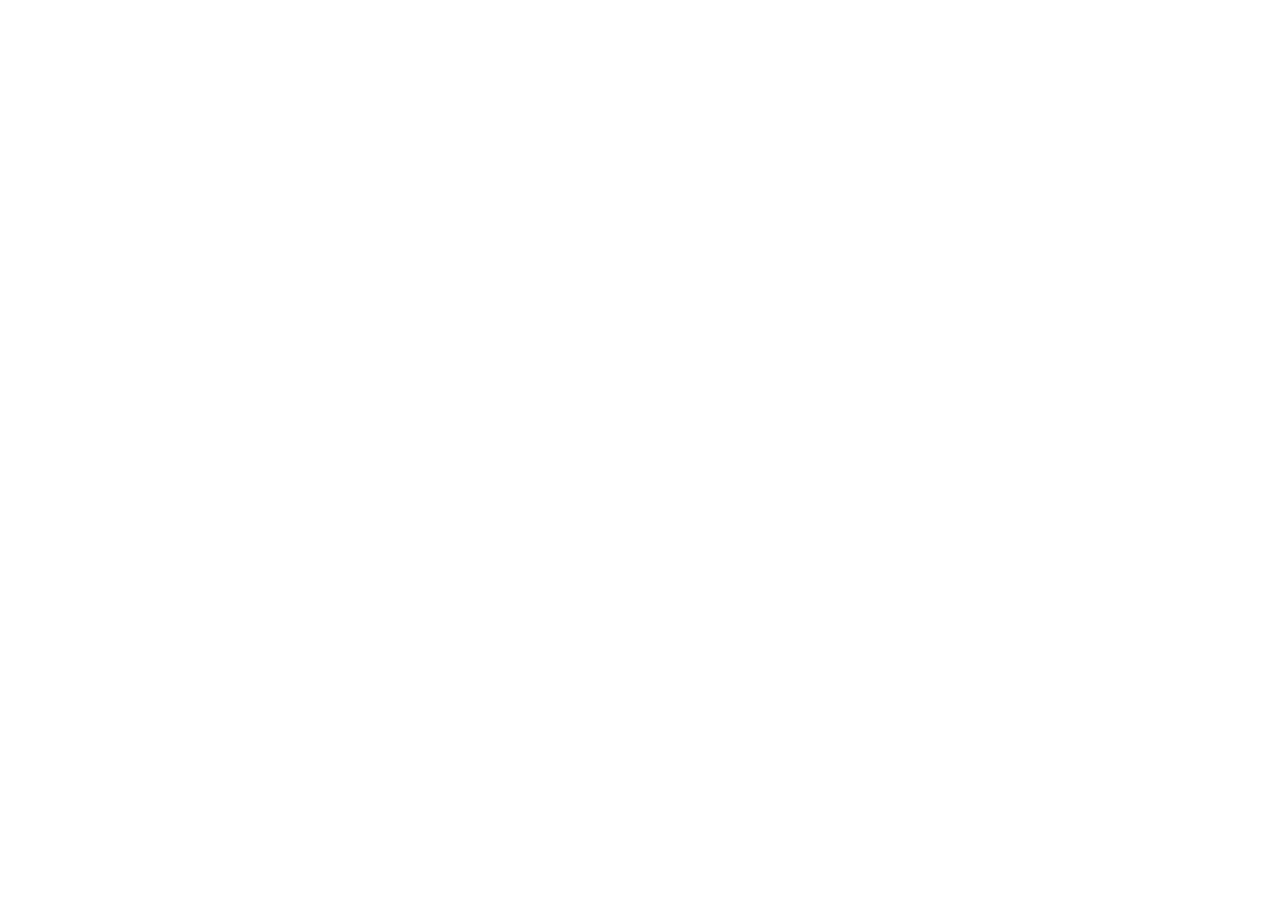
==== index.html @ ad8ee44a "Add index.html" ====
<!DOCTYPE html>
<html lang="en">
<head>
  <meta charset="UTF-8" />
  <meta name="viewport" content="width=device-width, initial-scale=1.0, viewport-fit=cover" />
  <meta name="theme-color" content="#0f5f4f" />
  <meta name="description" content="Quran Ustadh AI — a personal Quran teacher that remembers your progress." />
  <link rel="manifest" href="./manifest.webmanifest" />
  <link rel="stylesheet" href="./styles.css" />
  <title>Quran Ustadh AI</title>
</head>
<body>
  <div id="app"></div>
  <script type="module" src="./src/app.js"></script>
</body>
</html>
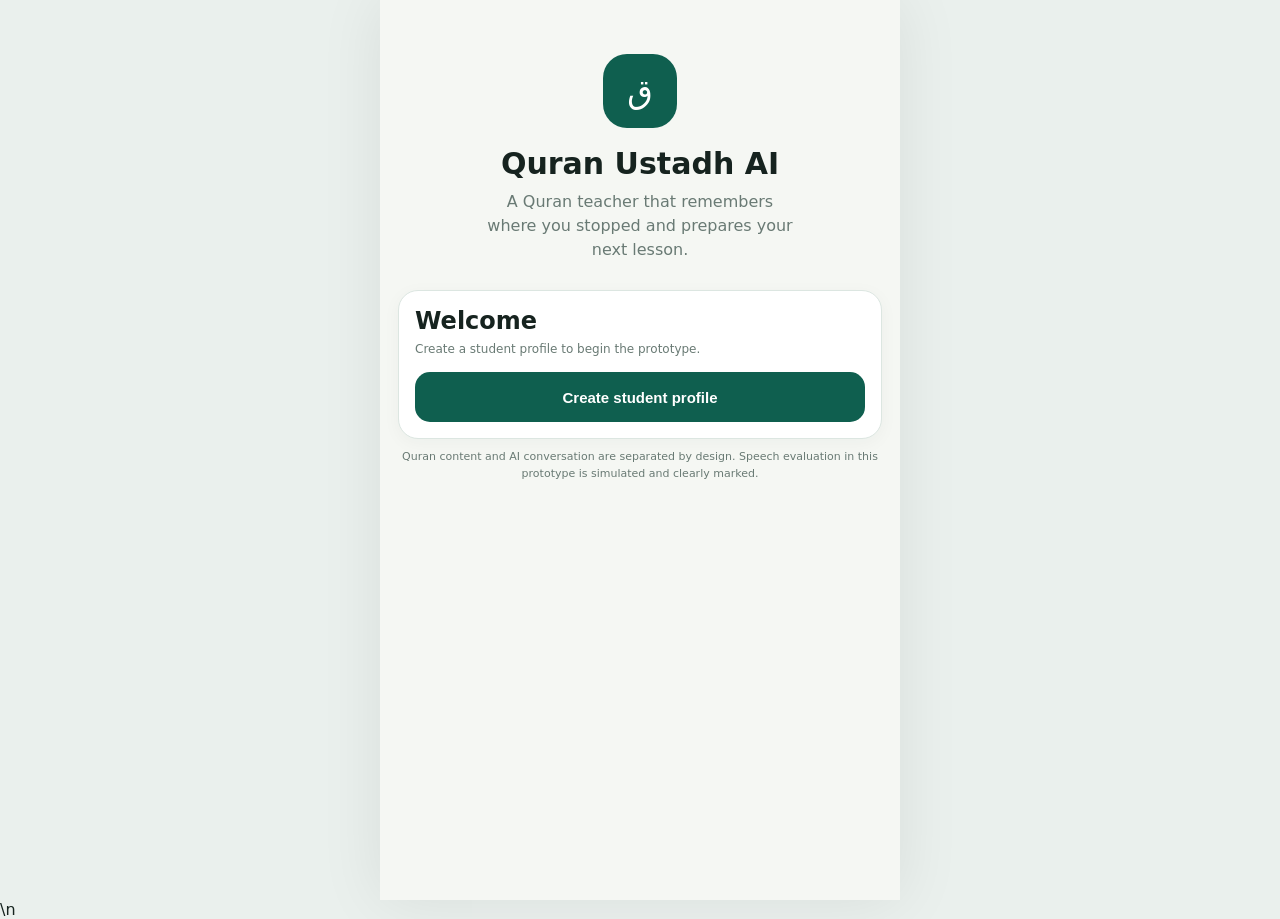
==== commit 8afec1c0: "Load runtime configuration" ====
--- a/index.html
+++ b/index.html
@@ -11,6 +11,6 @@
 </head>
 <body>
   <div id="app"></div>
-  <script type="module" src="./src/app.js"></script>
+  <script src="./config.js"></script>\n  <script type="module" src="./src/app.js"></script>
 </body>
 </html>
--- a/styles.css
+++ b/styles.css
@@ -0,0 +1 @@
+:root{--bg:#f5f7f3;--card:#fff;--ink:#16231f;--muted:#697a74;--primary:#0f5f4f;--primary2:#0b4c40;--soft:#eaf3ef;--line:#dce6e1;--warn:#fff1c9;--error:#fde5e4;--ok:#def3e8;--shadow:0 8px 28px rgba(20,55,44,.08)}*{box-sizing:border-box}body{margin:0;background:var(--bg);color:var(--ink);font-family:Inter,ui-sans-serif,system-ui,-apple-system,"Segoe UI",Roboto,Arial,sans-serif}.app{max-width:520px;margin:0 auto;min-height:100vh;background:var(--bg);padding-bottom:82px}.topbar{padding:18px 20px 8px;display:flex;align-items:center;justify-content:space-between}.brand{display:flex;gap:10px;align-items:center}.logo{width:40px;height:40px;border-radius:13px;background:var(--primary);color:white;display:grid;place-items:center;font-size:20px;box-shadow:var(--shadow)}h1,h2,h3,p{margin:0}.eyebrow{font-size:12px;color:var(--muted);font-weight:700;letter-spacing:.08em;text-transform:uppercase}.page{padding:12px 18px 24px}.hero{background:linear-gradient(145deg,#0f5f4f,#174d44);color:white;border-radius:28px;padding:22px;box-shadow:var(--shadow)}.hero .arabic{font-family:"Noto Naskh Arabic","Scheherazade New",serif;font-size:23px;direction:rtl;margin-bottom:7px}.hero h1{font-size:26px;line-height:1.15}.hero p{margin-top:8px;color:#dfeee9}.primary,.secondary,.ghost{border:0;border-radius:15px;min-height:50px;font-size:15px;font-weight:800;cursor:pointer}.primary{background:var(--primary);color:white}.hero .primary{background:white;color:var(--primary);width:100%;margin-top:18px}.secondary{background:var(--soft);color:var(--primary)}.ghost{background:transparent;color:var(--primary);border:1px solid var(--line)}.grid2{display:grid;grid-template-columns:1fr 1fr;gap:10px}.card{background:var(--card);border:1px solid var(--line);border-radius:20px;padding:16px;box-shadow:0 4px 18px rgba(20,55,44,.04)}.section-title{font-size:18px;margin:22px 2px 10px}.label{font-size:12px;color:var(--muted);font-weight:700}.value{font-size:17px;font-weight:850;margin-top:4px}.lesson-row{display:flex;gap:12px;align-items:center;padding:12px 0;border-bottom:1px solid var(--line)}.lesson-row:last-child{border:0}.lesson-dot{width:35px;height:35px;border-radius:11px;background:var(--soft);display:grid;place-items:center;color:var(--primary);font-weight:900}.progressbar{height:9px;background:#e8eeeb;border-radius:99px;overflow:hidden;margin-top:12px}.progressbar>span{display:block;height:100%;background:var(--primary);border-radius:99px}.bottomnav{position:fixed;bottom:0;left:50%;transform:translateX(-50%);max-width:520px;width:100%;background:rgba(255,255,255,.96);border-top:1px solid var(--line);display:grid;grid-template-columns:repeat(5,1fr);padding:7px 8px max(7px,env(safe-area-inset-bottom));backdrop-filter:blur(12px);z-index:20}.navbtn{border:0;background:transparent;padding:8px 2px;color:#778781;font-size:11px;font-weight:700}.navbtn.active{color:var(--primary)}.navicon{font-size:19px;display:block;margin-bottom:2px}.form{display:grid;gap:12px}.field label{display:block;font-size:12px;font-weight:800;color:var(--muted);margin-bottom:6px}.field input,.field select{width:100%;height:48px;border:1px solid var(--line);border-radius:13px;background:white;padding:0 13px;font-size:15px;color:var(--ink)}.quran-shell{background:#fffdf7;border:1px solid #e8dfc8;border-radius:22px;padding:22px 16px;box-shadow:var(--shadow);min-height:390px}.mushaf-header{text-align:center;color:#7d6d4d;font-size:12px;margin-bottom:10px}.ayah{font-family:"Noto Naskh Arabic","Scheherazade New",serif;direction:rtl;text-align:center;font-size:27px;line-height:2.15;margin:5px 0}.word{display:inline-block;padding:0 4px;border-radius:9px;transition:.2s}.word.selected{background:var(--warn)}.word.error{background:var(--error);outline:2px solid #e45a56}.word.corrected{background:var(--ok)}.ayah-num{font-size:14px;color:#927b50;margin-inline-start:5px}.reader-tools{display:flex;gap:8px;margin:12px 0}.reader-tools button{flex:1}.teacher-box{background:var(--soft);border-radius:18px;padding:14px;display:flex;gap:11px;align-items:flex-start}.avatar{width:36px;height:36px;border-radius:50%;display:grid;place-items:center;background:var(--primary);color:#fff;flex:none}.urdu{font-family:"Noto Nastaliq Urdu","Noto Naskh Arabic",serif;direction:rtl;text-align:right;line-height:1.8}.mic{width:76px;height:76px;border-radius:50%;border:0;background:var(--primary);color:#fff;font-size:28px;display:grid;place-items:center;margin:16px auto 7px;box-shadow:0 0 0 10px #e3f0ec}.mic.recording{background:#b73e3e;box-shadow:0 0 0 10px #f6dddd;animation:pulse 1.2s infinite}@keyframes pulse{50%{transform:scale(1.04)}}.status{text-align:center;color:var(--muted);font-size:13px}.pill{display:inline-flex;align-items:center;gap:6px;border-radius:999px;padding:7px 10px;background:var(--soft);font-size:12px;font-weight:800;color:var(--primary)}.warning{background:#fff7dc;color:#745c12}.mistake-card{border:1px solid #efc8c6;background:#fffafa}.actions{display:grid;grid-template-columns:1fr 1fr;gap:10px}.hideword{opacity:.14;filter:blur(3px)}.complete{background:linear-gradient(145deg,#0f5f4f,#133f38);color:#fff}.metric{font-size:25px;font-weight:900}.center{text-align:center}.back{border:0;background:transparent;color:var(--primary);font-weight:800;font-size:15px;padding:8px}.small{font-size:12px;color:var(--muted)}.source-note{font-size:11px;color:var(--muted);line-height:1.5;margin-top:10px}.login-logo{width:74px;height:74px;border-radius:24px;background:var(--primary);display:grid;place-items:center;color:white;font-size:33px;margin:42px auto 18px}.login-title{text-align:center;font-size:30px}.login-sub{text-align:center;color:var(--muted);margin:9px auto 28px;max-width:320px;line-height:1.5}.badge-row{display:flex;gap:7px;flex-wrap:wrap}.spacer{height:8px}@media(min-width:800px){body{background:#eaf0ed}.app{box-shadow:0 0 60px rgba(0,0,0,.08)}}
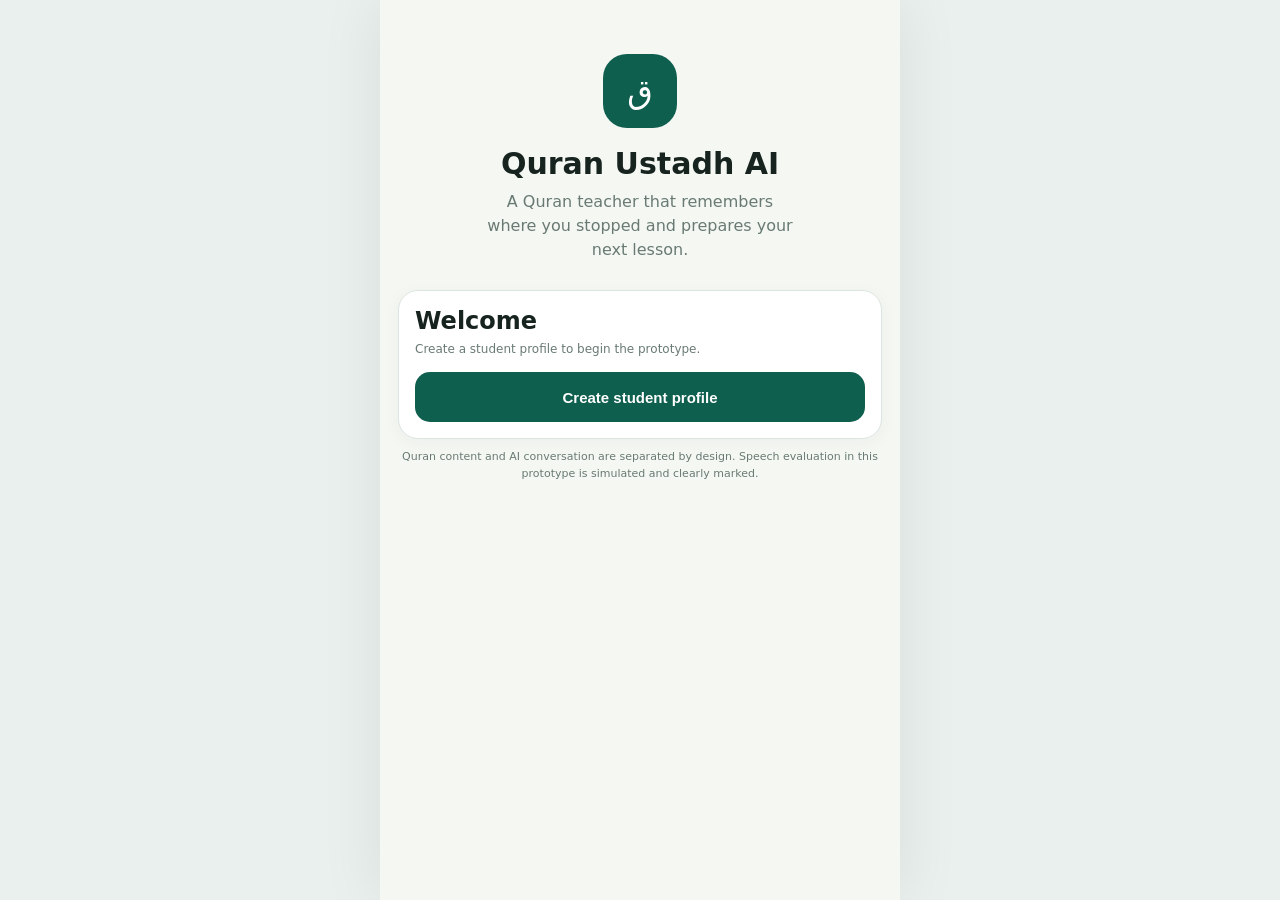
==== commit 1f836efb: "Fix runtime config script markup" ====
--- a/index.html
+++ b/index.html
@@ -11,6 +11,7 @@
 </head>
 <body>
   <div id="app"></div>
-  <script src="./config.js"></script>\n  <script type="module" src="./src/app.js"></script>
+  <script src="./config.js"></script>
+  <script type="module" src="./src/app.js"></script>
 </body>
 </html>
